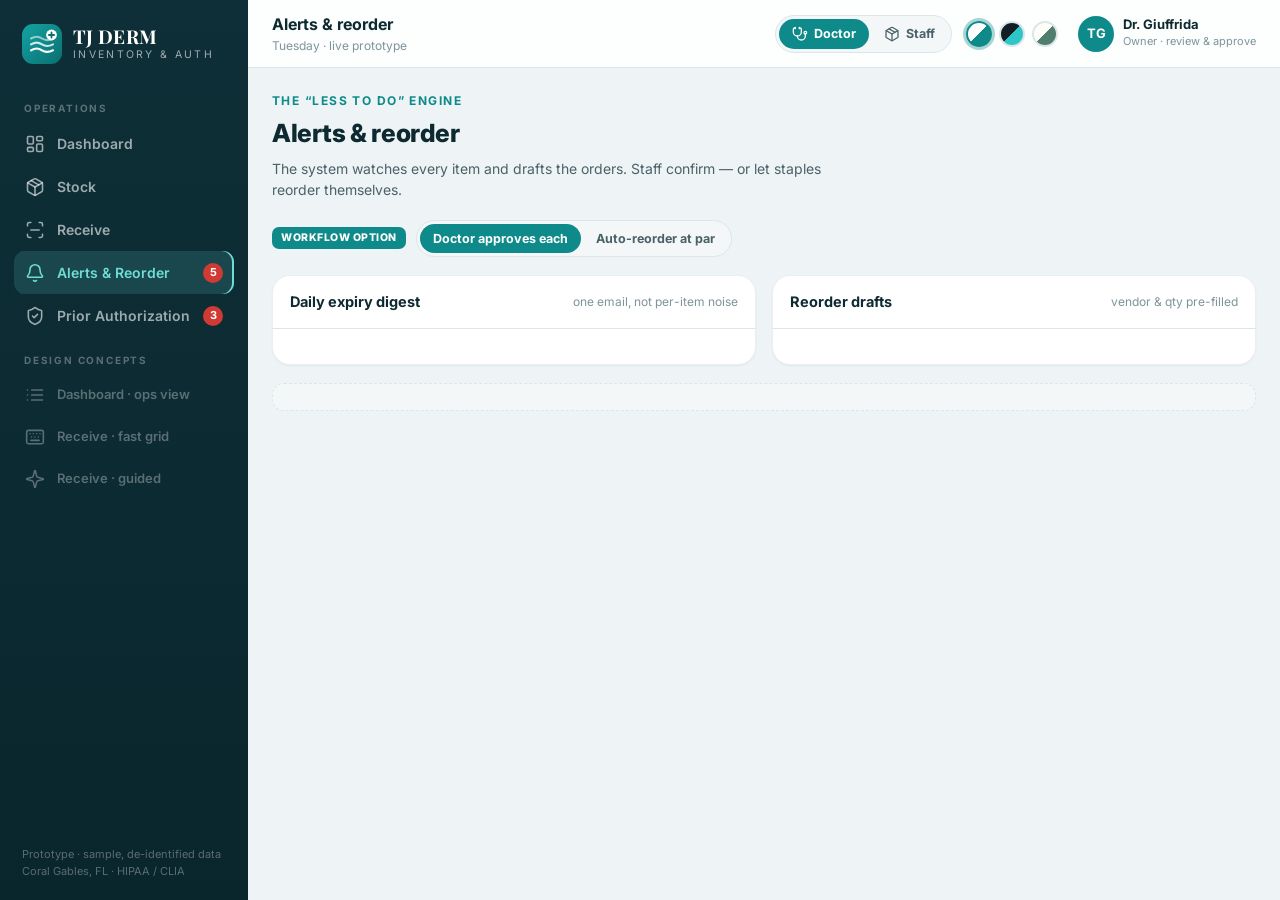
==== alerts.html @ 2a4b25d2 "feat: TJ DERM interactive prototype — 5 core screens + 3 alt concepts, 3 themes, prior-auth Static, " ====
<!DOCTYPE html>
<html lang="en">
<head>
<meta charset="UTF-8">
<meta name="viewport" content="width=device-width, initial-scale=1, viewport-fit=cover">
<title>Alerts &amp; Reorder · TJ DERM</title>
<link rel="icon" href="assets/img/logo.svg">
<link rel="preconnect" href="https://fonts.googleapis.com"><link rel="preconnect" href="https://fonts.gstatic.com" crossorigin>
<link href="https://fonts.googleapis.com/css2?family=Inter:wght@400;500;600;700;800&family=Playfair+Display:wght@600;700&display=swap" rel="stylesheet">
<link rel="stylesheet" href="assets/css/tokens.css">
<link rel="stylesheet" href="assets/css/app.css">
</head>
<body>
<div class="app" id="app">
  <aside class="sidebar" id="sidebar"></aside>
  <div class="backdrop" onclick="TJ.toggleNav()"></div>
  <div class="main">
    <header class="topbar" id="topbar"></header>
    <div class="content">
      <div class="page-head">
        <div class="eyebrow">The “less to do” engine</div>
        <h2>Alerts &amp; reorder</h2>
        <p>The system watches every item and drafts the orders. Staff confirm — or let staples reorder themselves.</p>
      </div>

      <div style="margin-bottom:18px;display:flex;gap:10px;flex-wrap:wrap;align-items:center">
        <span class="flag">Workflow option</span>
        <div class="seg">
          <button id="wApprove" class="on" onclick="setMode(false)">Doctor approves each</button>
          <button id="wAuto" onclick="setMode(true)">Auto-reorder at par</button>
        </div>
        <span class="tiny" id="hint"></span>
      </div>

      <div class="row stretch">
        <!-- DIGEST -->
        <div class="panel" style="flex:1;min-width:300px">
          <div class="p-head"><strong>Daily expiry digest</strong><span class="tiny" style="margin-left:auto">one email, not per-item noise</span></div>
          <div class="pad" style="display:flex;flex-direction:column;gap:12px" id="digest"></div>
        </div>
        <!-- DRAFTS -->
        <div class="panel" style="flex:1;min-width:300px">
          <div class="p-head"><strong id="poHead">Reorder drafts</strong><span class="tiny" style="margin-left:auto">vendor &amp; qty pre-filled</span></div>
          <div class="pad" style="display:flex;flex-direction:column;gap:12px" id="pos"></div>
        </div>
      </div>

      <div class="note" id="note"></div>
    </div>
  </div>
</div>

<script src="assets/js/app.js"></script>
<script>
TJ.mount({active:'alerts', onReady:init});
var DIGEST=[
  {sev:'bad', n:'Curettes (sterile)', d:'6 days', tag:'7-day'},
  {sev:'bad', n:'Lidocaine 1%', d:'5 days', tag:'7-day'},
  {sev:'warn',n:'Aluminum chloride 20%', d:'24 days', tag:'30-day'},
  {sev:'warn',n:'Formalin 10%', d:'21 days', tag:'30-day'}
];
var POS=[
  {id:'po-lido', t:'Lidocaine 1% × 24', cost:'$186', v:'Henry Schein · acct #4471 · lead 3 days'},
  {id:'po-ln2',  t:'Liquid Nitrogen refill', cost:'$210', v:'Airgas · acct #8820 · same-day'},
  {id:'po-form', t:'Formalin 10% × 6', cost:'$94', v:'McKesson · acct #2210 · lead 2 days'}
];
function init(){
  document.getElementById('digest').innerHTML=DIGEST.map(function(e){
    return '<div style="display:flex;align-items:center;gap:11px"><span class="dot '+e.sev+'"></span>'+
      '<strong style="font-size:14px">'+e.n+'</strong><span class="muted" style="font-size:13px">— '+e.d+'</span>'+
      '<span class="pill '+e.sev+'" style="margin-left:auto">'+e.tag+'</span></div>'; }).join('');
  setMode(!!TJ.state.autoReorder, true);
}
function renderPos(auto){
  document.getElementById('pos').innerHTML=POS.map(function(p){
    var sent=auto || TJ.state.pos[p.id]==='sent';
    return '<div class="panel pad" style="box-shadow:var(--ring-1)">'+
      '<div style="display:flex;justify-content:space-between;align-items:center"><strong>'+p.t+'</strong><span class="cost">'+p.cost+'</span></div>'+
      '<div class="tiny" style="margin:5px 0 11px">'+p.v+'</div>'+
      (sent
        ? '<button class="btn ghost full" disabled>'+TJ.icon('check','ico-sm')+(auto?'Sent automatically':'PO sent')+'</button>'
        : '<button class="btn primary full" onclick="sendPo(\''+p.id+'\')">'+TJ.icon('truck','ico-sm')+'Send PO</button>')+
    '</div>'; }).join('');
}
function sendPo(id){ TJ.state.pos[id]='sent'; TJ.save(); renderPos(false); TJ.toast('PO sent to vendor · tracked Draft → Sent'); }
function setMode(auto, silent){
  TJ.state.autoReorder=auto; TJ.save();
  document.getElementById('wApprove').classList.toggle('on',!auto);
  document.getElementById('wAuto').classList.toggle('on',auto);
  document.getElementById('hint').textContent=auto?'Staples reorder themselves at par — the doctor sees only exceptions.':'Nothing orders without a tap — full control.';
  document.getElementById('poHead').textContent=auto?'Auto-sent orders':'Reorder drafts';
  document.getElementById('note').innerHTML=TJ.icon(auto?'zap':'shield')+'<div>'+(auto
    ? '<strong>Auto-reorder.</strong> When an item hits its par level the PO sends to the preferred vendor automatically and just logs here. Best for predictable staples.'
    : '<strong>Approve-each.</strong> Every reorder waits for a one-tap confirmation. Best while the practice builds trust in the par levels.')+'</div>';
  renderPos(auto);
  if(!silent) TJ.toast(auto?'Auto-reorder on':'Approve-each on');
}
</script>
</body>
</html>
---- assets/css/tokens.css ----
/* ============================================================
   TJ DERM — Design Tokens
   Grounded in the Atlantic Yacht Charter design system
   (rounded-xl cards w/ subtle ring, dark gradient sidebar,
   Inter UI + Playfair display, p-4/p-8 rhythm, mobile-safe),
   re-skinned for a clinical dermatology / medical context:
   teal + health-green, WCAG-AA contrast, no neon.
   Three switchable visual themes: clinical · midnight · warm.
   ============================================================ */

:root{
  --r-sm:9px; --r:13px; --r-lg:18px; --r-pill:999px;
  --font-ui:'Inter',-apple-system,BlinkMacSystemFont,'Segoe UI',Roboto,Helvetica,Arial,sans-serif;
  --font-display:'Playfair Display',Georgia,'Times New Roman',serif;
  --maxw:1180px;
  --ease:cubic-bezier(.4,0,.2,1);
  /* status (shared across themes, tuned per theme below) */
  --space-1:4px; --space-2:8px; --space-3:12px; --space-4:16px; --space-6:24px; --space-8:32px;
}

/* ---------- CLINICAL (default · light teal) ---------- */
[data-theme="clinical"]{
  --bg:#eef3f5; --panel:#ffffff; --panel-2:#f3f7f8; --panel-3:#eaf1f2;
  --line:#dce6e9; --line-2:#e8eef0;
  --ink:#0d2a31; --ink-2:#4a6168; --ink-3:#7d949a;
  --brand:#0e8a8a; --brand-2:#0b6f70; --brand-ink:#ffffff;
  --accent:#0e8a8a; --accent-soft:#e2f1f1;
  --ring:rgba(14,138,138,.35);
  --ok:#138a5a; --ok-bg:#e4f4ec; --ok-ink:#0c6b46;
  --warn:#b9770b; --warn-bg:#fbf0d9; --warn-ink:#8a5905;
  --bad:#cf3b34; --bad-bg:#fbe6e4; --bad-ink:#a02a25;
  --sidebar:linear-gradient(180deg,#0e2f37 0%,#0a262d 100%);
  --sidebar-ink:rgba(255,255,255,.6); --sidebar-ink-2:rgba(255,255,255,.32);
  --sidebar-active-bg:rgba(96,210,206,.16); --sidebar-active:#6fdcd6; --sidebar-active-bar:#6fdcd6;
  --shadow:0 1px 2px rgba(13,42,49,.05); --ring-1:inset 0 0 0 1px rgba(13,42,49,.08);
  --scan:#19c39a;
}
/* ---------- MIDNIGHT (dark command center) ---------- */
[data-theme="midnight"]{
  --bg:#0a1216; --panel:#111e24; --panel-2:#0e1a1f; --panel-3:#16262d;
  --line:#21363f; --line-2:#1b2d34;
  --ink:#e9f3f4; --ink-2:#9fb6bd; --ink-3:#6e8a92;
  --brand:#2cc6c6; --brand-2:#1ea3a3; --brand-ink:#04181a;
  --accent:#e0b64b; --accent-soft:#23303a;
  --ring:rgba(44,198,198,.4);
  --ok:#34d399; --ok-bg:#0f2a22; --ok-ink:#5ee0ab;
  --warn:#e0b64b; --warn-bg:#2c2410; --warn-ink:#edcf7e;
  --bad:#ff6a5e; --bad-bg:#2e1513; --bad-ink:#ff938a;
  --sidebar:linear-gradient(180deg,#0c171c 0%,#081014 100%);
  --sidebar-ink:rgba(255,255,255,.55); --sidebar-ink-2:rgba(255,255,255,.28);
  --sidebar-active-bg:rgba(44,198,198,.15); --sidebar-active:#5fe0e0; --sidebar-active-bar:#2cc6c6;
  --shadow:0 1px 2px rgba(0,0,0,.4); --ring-1:inset 0 0 0 1px rgba(255,255,255,.07);
  --scan:#34d399;
}
/* ---------- WARM (calm sage + cream) ---------- */
[data-theme="warm"]{
  --bg:#f3efe7; --panel:#fffdf8; --panel-2:#f5f0e6; --panel-3:#ede6d8;
  --line:#e4dac8; --line-2:#ece4d6;
  --ink:#34302a; --ink-2:#6f655a; --ink-3:#9c9084;
  --brand:#4f7d6e; --brand-2:#3c6354; --brand-ink:#ffffff;
  --accent:#bf7a36; --accent-soft:#f2e6d4;
  --ring:rgba(79,125,110,.35);
  --ok:#4a7d52; --ok-bg:#e7f0e1; --ok-ink:#356139;
  --warn:#bf7a36; --warn-bg:#f6e8d3; --warn-ink:#8c5821;
  --bad:#bb4a3a; --bad-bg:#f5e2dc; --bad-ink:#94372a;
  --sidebar:linear-gradient(180deg,#33302a 0%,#2a2722 100%);
  --sidebar-ink:rgba(255,255,255,.6); --sidebar-ink-2:rgba(255,255,255,.3);
  --sidebar-active-bg:rgba(176,200,170,.16); --sidebar-active:#cfe0c0; --sidebar-active-bar:#a9c79a;
  --shadow:0 1px 2px rgba(52,48,42,.06); --ring-1:inset 0 0 0 1px rgba(52,48,42,.09);
  --scan:#6aa15f;
}
---- assets/css/app.css ----
/* ============================================================
   TJ DERM — Components  (consumes tokens.css)
   ============================================================ */
*{box-sizing:border-box}
html{-webkit-text-size-adjust:100%}
body{margin:0;font-family:var(--font-ui);background:var(--bg);color:var(--ink);
  -webkit-font-smoothing:antialiased;line-height:1.5;transition:background .25s var(--ease),color .25s var(--ease)}
a{color:inherit;text-decoration:none}
button{font-family:inherit;cursor:pointer;border:none;background:none;color:inherit}
input,select,textarea{font-family:inherit}
.muted{color:var(--ink-2)} .tiny{color:var(--ink-3);font-size:12px;line-height:1.45}
.display{font-family:var(--font-display)}
svg{display:block} .ico{width:20px;height:20px;stroke-width:1.9;flex:none}
.ico-sm{width:16px;height:16px} .ico-lg{width:26px;height:26px}
:focus-visible{outline:none;box-shadow:0 0 0 3px var(--ring);border-radius:8px}

/* ---------------- APP SHELL ---------------- */
.app{display:grid;grid-template-columns:248px 1fr;min-height:100vh}
.sidebar{background:var(--sidebar);color:var(--sidebar-ink);display:flex;flex-direction:column;
  padding:20px 14px;position:sticky;top:0;height:100vh;gap:3px}
.s-brand{display:flex;align-items:center;gap:11px;padding:4px 8px 18px}
.s-brand .logo{width:40px;height:40px;flex:none}
.s-brand .wm{display:flex;flex-direction:column;line-height:1}
.s-brand .wm b{font-family:var(--font-display);color:#fff;font-size:19px;font-weight:700;letter-spacing:.3px}
.s-brand .wm span{color:var(--sidebar-ink);font-size:10.5px;letter-spacing:.22em;text-transform:uppercase;margin-top:4px}
.s-sec{color:var(--sidebar-ink-2);font-size:10px;font-weight:700;letter-spacing:.18em;text-transform:uppercase;padding:16px 10px 6px}
.nav-i{display:flex;align-items:center;gap:12px;padding:11px 11px;border-radius:11px;color:var(--sidebar-ink);
  font-size:14px;font-weight:600;transition:.15s var(--ease);position:relative}
.nav-i:hover{background:rgba(255,255,255,.06);color:rgba(255,255,255,.9)}
.nav-i.active{background:var(--sidebar-active-bg);color:var(--sidebar-active);box-shadow:inset -2px 0 0 0 var(--sidebar-active-bar)}
.nav-i .badge{margin-left:auto;background:var(--bad);color:#fff;font-size:11px;font-weight:700;min-width:20px;height:20px;
  display:grid;place-items:center;border-radius:999px;padding:0 6px}
.nav-i.alt{font-size:13px;color:var(--sidebar-ink-2)} .nav-i.alt:hover{color:rgba(255,255,255,.8)}
.s-foot{margin-top:auto;color:var(--sidebar-ink-2);font-size:11px;line-height:1.55;padding:10px 8px 0}

.main{display:flex;flex-direction:column;min-width:0}
.topbar{position:sticky;top:0;z-index:30;background:color-mix(in srgb,var(--panel) 88%,transparent);
  backdrop-filter:saturate(1.4) blur(10px);-webkit-backdrop-filter:saturate(1.4) blur(10px);
  border-bottom:1px solid var(--line);padding:12px 24px;display:flex;align-items:center;gap:14px;flex-wrap:wrap}
.tb-burger{display:none}
.topbar h1{font-size:16px;margin:0;font-weight:700}
.topbar .crumb{font-size:12px;color:var(--ink-3);margin-top:1px}
.spacer{flex:1}
.seg{display:inline-flex;background:var(--panel-2);border:1px solid var(--line);border-radius:var(--r-pill);padding:3px;gap:2px}
.seg button{padding:7px 13px;border-radius:var(--r-pill);font-size:12.5px;font-weight:700;color:var(--ink-2);
  display:flex;align-items:center;gap:6px;transition:.15s}
.seg button.on{background:var(--brand);color:var(--brand-ink)}
.swatches{display:flex;gap:7px;align-items:center}
.sw{width:26px;height:26px;border-radius:50%;cursor:pointer;border:2px solid var(--line);transition:.15s}
.sw.on{border-color:var(--brand);box-shadow:0 0 0 3px var(--ring)}
.sw.clinical{background:linear-gradient(135deg,#fff 48%,#0e8a8a 48%)}
.sw.midnight{background:linear-gradient(135deg,#111e24 48%,#2cc6c6 48%)}
.sw.warm{background:linear-gradient(135deg,#fffdf8 48%,#4f7d6e 48%)}
.who{display:flex;align-items:center;gap:9px;padding-left:6px}
.who .av{width:36px;height:36px;border-radius:50%;background:var(--brand);color:var(--brand-ink);
  display:grid;place-items:center;font-weight:700;font-size:13px}
.who .nm{font-size:13px;font-weight:700;line-height:1.2} .who .rl{font-size:11px;color:var(--ink-3)}

.content{padding:24px;max-width:var(--maxw);width:100%}
.page-head{margin-bottom:20px}
.page-head .eyebrow{color:var(--brand);font-size:12px;font-weight:700;letter-spacing:.12em;text-transform:uppercase}
.page-head h2{margin:5px 0 0;font-size:25px;font-weight:800;letter-spacing:-.4px}
.page-head p{margin:5px 0 0;color:var(--ink-2);font-size:14px;max-width:64ch}

/* ---------------- PRIMITIVES ---------------- */
.panel{background:var(--panel);border-radius:var(--r-lg);box-shadow:var(--ring-1),var(--shadow)}
.pad{padding:18px} .pad-lg{padding:22px}
.p-head{padding:16px 18px;border-bottom:1px solid var(--line);display:flex;align-items:center;gap:10px}
.p-head strong{font-size:14.5px;font-weight:700}
.grid{display:grid;gap:16px}
.g2{grid-template-columns:repeat(2,1fr)} .g3{grid-template-columns:repeat(3,1fr)} .g4{grid-template-columns:repeat(4,1fr)}
.row{display:flex;gap:16px;flex-wrap:wrap} .stretch{align-items:stretch}
.sec-title{font-size:12px;font-weight:800;text-transform:uppercase;letter-spacing:.6px;color:var(--ink-3);margin:28px 0 12px;display:flex;align-items:center;gap:8px}

.btn{display:inline-flex;align-items:center;justify-content:center;gap:8px;padding:10px 16px;border-radius:11px;
  font-weight:700;font-size:13.5px;transition:.15s var(--ease);border:1px solid transparent;min-height:40px}
.btn.primary{background:var(--brand);color:var(--brand-ink)} .btn.primary:hover{filter:brightness(1.07)}
.btn.ghost{background:var(--panel-2);color:var(--ink-2);border-color:var(--line)} .btn.ghost:hover{color:var(--ink);border-color:var(--ink-3)}
.btn.danger{background:var(--bad-bg);color:var(--bad-ink)} .btn.danger:hover{filter:brightness(.97)}
.btn.sm{padding:7px 12px;font-size:12.5px;min-height:34px;border-radius:9px}
.btn.full{width:100%} .btn:disabled{opacity:.55;pointer-events:none}

.pill{display:inline-flex;align-items:center;gap:6px;font-size:12px;font-weight:700;padding:4px 10px;border-radius:var(--r-pill);white-space:nowrap}
.pill svg{width:13px;height:13px}
.pill.ok{background:var(--ok-bg);color:var(--ok-ink)} .pill.warn{background:var(--warn-bg);color:var(--warn-ink)} .pill.bad{background:var(--bad-bg);color:var(--bad-ink)}
.pill.neutral{background:var(--panel-3);color:var(--ink-2)}
.dot{width:9px;height:9px;border-radius:50%;flex:none}
.dot.ok{background:var(--ok)} .dot.warn{background:var(--warn)} .dot.bad{background:var(--bad)} .dot.idle{background:var(--ink-3)}

/* ---------------- STATUS TILES ---------------- */
.tile{position:relative;overflow:hidden}
.tile .bar{position:absolute;left:0;top:0;bottom:0;width:5px}
.tile.ok .bar{background:var(--ok)} .tile.warn .bar{background:var(--warn)} .tile.bad .bar{background:var(--bad)}
.tile .body{padding:18px 18px 18px 22px;display:flex;flex-direction:column;gap:2px}
.tile .ic{width:38px;height:38px;border-radius:11px;display:grid;place-items:center;margin-bottom:8px}
.tile.ok .ic{background:var(--ok-bg);color:var(--ok-ink)} .tile.warn .ic{background:var(--warn-bg);color:var(--warn-ink)} .tile.bad .ic{background:var(--bad-bg);color:var(--bad-ink)}
.tile .dn{font-size:13px;font-weight:700;color:var(--ink-2)}
.tile .big{font-size:28px;font-weight:800;letter-spacing:-.6px;margin-top:3px}
.tile .st{font-size:12.5px;font-weight:700;display:flex;align-items:center;gap:6px;margin-top:3px}
.tile.ok .st{color:var(--ok-ink)} .tile.warn .st{color:var(--warn-ink)} .tile.bad .st{color:var(--bad-ink)}

/* approval / list rows */
.lrow{display:flex;align-items:center;gap:14px;padding:15px 18px;border-bottom:1px solid var(--line);transition:.18s}
.lrow:last-child{border-bottom:none}
.lrow .ic{width:42px;height:42px;border-radius:11px;background:var(--panel-3);display:grid;place-items:center;color:var(--ink-2);flex:none}
.lrow .t{font-weight:700;font-size:14.5px} .lrow .d{font-size:12.5px;color:var(--ink-2);margin-top:2px}
.lrow .cost{font-weight:800;font-size:15px;margin-left:auto;white-space:nowrap}
.lrow.done{opacity:.5}

/* gauge */
.gauge{--p:38;position:relative;width:124px;height:124px;border-radius:50%;flex:none;
  background:conic-gradient(var(--bad) 0 calc(var(--p)*1%),var(--panel-3) 0 100%)}
.gauge::after{content:"";position:absolute;inset:13px;border-radius:50%;background:var(--panel)}
.gauge b{position:absolute;inset:0;display:grid;place-items:center;font-size:23px;font-weight:800}

/* ---------------- TABLE ---------------- */
.tbl-wrap{overflow-x:auto}
table{width:100%;border-collapse:collapse;font-size:13.5px;min-width:560px}
thead th{text-align:left;font-size:11px;text-transform:uppercase;letter-spacing:.5px;color:var(--ink-3);
  font-weight:800;padding:12px 16px;border-bottom:1px solid var(--line);white-space:nowrap;background:var(--panel-2)}
tbody td{padding:13px 16px;border-bottom:1px solid var(--line);vertical-align:middle}
tbody tr:last-child td{border-bottom:none} tbody tr:hover{background:var(--panel-2)}
.it-name{font-weight:700} .it-sub{font-size:11.5px;color:var(--ink-3);margin-top:1px}
.chips{display:flex;gap:8px;flex-wrap:wrap;margin-bottom:16px}
.chip{padding:8px 14px;border-radius:var(--r-pill);border:1px solid var(--line);background:var(--panel);
  font-size:12.5px;font-weight:700;color:var(--ink-2);cursor:pointer;transition:.15s;min-height:38px;display:inline-flex;align-items:center;gap:6px}
.chip:hover{border-color:var(--ink-3)} .chip.on{background:var(--brand);color:var(--brand-ink);border-color:var(--brand)}
.field{display:flex;flex-direction:column;gap:6px}
.field label{font-size:11px;font-weight:800;text-transform:uppercase;letter-spacing:.4px;color:var(--ink-3);display:flex;gap:8px;align-items:center}
.field .auto{color:var(--ok-ink);font-weight:700;font-size:10.5px;display:inline-flex;align-items:center;gap:3px}
.input,.field input,.field select{width:100%;padding:11px 13px;border:1px solid var(--line);border-radius:10px;
  background:var(--panel-2);color:var(--ink);font-size:16px}/* 16px = no iOS zoom */
@media(min-width:768px){.input,.field input,.field select{font-size:14px}}
.field input::placeholder{color:var(--ink-3)}
.flash{animation:flash 1.1s var(--ease)}
@keyframes flash{0%{background:var(--ok-bg)}100%{background:var(--panel-2)}}

/* ---------------- PHONE FRAME ---------------- */
.phone{width:300px;flex:none;border-radius:38px;background:#070b0d;padding:11px;box-shadow:0 24px 60px rgba(0,0,0,.32)}
.phone .scr{background:var(--panel);border-radius:28px;overflow:hidden;height:580px;display:flex;flex-direction:column}
.view{flex:1;background:#0b1316;position:relative;display:grid;place-items:center;overflow:hidden}
.view .frame{width:78%;height:148px;border:2px solid rgba(255,255,255,.9);border-radius:16px;box-shadow:0 0 0 2000px rgba(0,0,0,.4)}
.view .laser{position:absolute;left:13%;right:13%;height:2px;background:var(--scan);box-shadow:0 0 14px var(--scan);animation:scan 1.9s ease-in-out infinite}
@keyframes scan{0%,100%{top:32%}50%{top:64%}}
.view .corner{position:absolute;width:22px;height:22px;border:3px solid var(--scan)}
.view .hint{position:absolute;bottom:16px;left:0;right:0;text-align:center;color:#dbe6e8;font-size:12px}
.bcode{display:flex;gap:2px;align-items:flex-end;height:42px;justify-content:center}
.bcode i{display:block;width:3px;background:var(--ink)}

/* ---------------- KANBAN ---------------- */
.kanban{display:grid;grid-template-columns:repeat(4,1fr);gap:14px}
.kcol{background:var(--panel-2);border:1px solid var(--line);border-radius:var(--r);padding:11px;min-height:120px}
.kcol h4{margin:3px 5px 12px;font-size:11.5px;text-transform:uppercase;letter-spacing:.5px;color:var(--ink-3);display:flex;justify-content:space-between;align-items:center}
.kcol h4 .n{background:var(--panel-3);color:var(--ink-2);border-radius:999px;font-size:11px;padding:1px 8px}
.card-pa{background:var(--panel);border-radius:11px;padding:13px;margin-bottom:10px;box-shadow:var(--ring-1);cursor:pointer;transition:.16s var(--ease)}
.card-pa:hover{transform:translateY(-2px);box-shadow:var(--ring-1),0 8px 22px rgba(0,0,0,.1)}
.card-pa .pt{font-weight:800;font-size:13.5px} .card-pa .pp{font-size:12px;color:var(--ink-2);margin:3px 0 9px}
.card-pa .pf{display:flex;align-items:center;justify-content:space-between;font-size:11.5px}
.ins{font-weight:700;color:var(--ink-2)}
.steps{display:flex;gap:3px;margin-top:10px}
.steps i{flex:1;height:4px;border-radius:3px;background:var(--line)}
.steps i.done{background:var(--ok)} .steps i.cur{background:var(--warn)}

/* note + flags */
.note{display:flex;gap:11px;align-items:flex-start;background:var(--panel-2);border:1px dashed var(--line);
  border-radius:12px;padding:13px 16px;font-size:13px;color:var(--ink-2);margin-top:18px}
.note svg{color:var(--brand);margin-top:1px}
.flag{display:inline-flex;align-items:center;gap:6px;background:var(--accent);color:#fff;font-size:10.5px;font-weight:800;
  padding:3px 9px;border-radius:7px;text-transform:uppercase;letter-spacing:.5px}
[data-theme="midnight"] .flag{color:#04181a}

/* toast */
.toast{position:fixed;bottom:24px;left:50%;transform:translateX(-50%) translateY(24px);background:var(--ink);color:var(--bg);
  padding:13px 20px;border-radius:13px;font-size:13.5px;font-weight:700;opacity:0;transition:.28s var(--ease);
  pointer-events:none;z-index:99;box-shadow:0 12px 34px rgba(0,0,0,.34);display:flex;align-items:center;gap:9px;max-width:90vw}
.toast.show{opacity:1;transform:translateX(-50%) translateY(0)}
.toast svg{color:var(--ok)}

.hide{display:none!important}
.backdrop{display:none;position:fixed;inset:0;background:rgba(0,0,0,.45);z-index:40}

/* ---------------- RESPONSIVE ---------------- */
@media(max-width:860px){
  .app{grid-template-columns:1fr}
  .sidebar{position:fixed;left:0;top:0;z-index:50;width:264px;transform:translateX(-100%);transition:transform .25s var(--ease)}
  .app.nav-open .sidebar{transform:none} .app.nav-open .backdrop{display:block}
  .tb-burger{display:inline-flex;align-items:center;justify-content:center;width:40px;height:40px;border-radius:10px;border:1px solid var(--line);background:var(--panel-2)}
  .g4,.g3,.g2,.kanban{grid-template-columns:1fr}
  .content{padding:16px}
  .topbar{padding:10px 14px}
  .who .meta{display:none}
  .phone{margin:0 auto}
}
@media(max-width:480px){
  .topbar h1{font-size:15px}
  .seg.role button span.lbl{display:none}
}
@media(prefers-reduced-motion:reduce){*{animation:none!important;transition:none!important}}
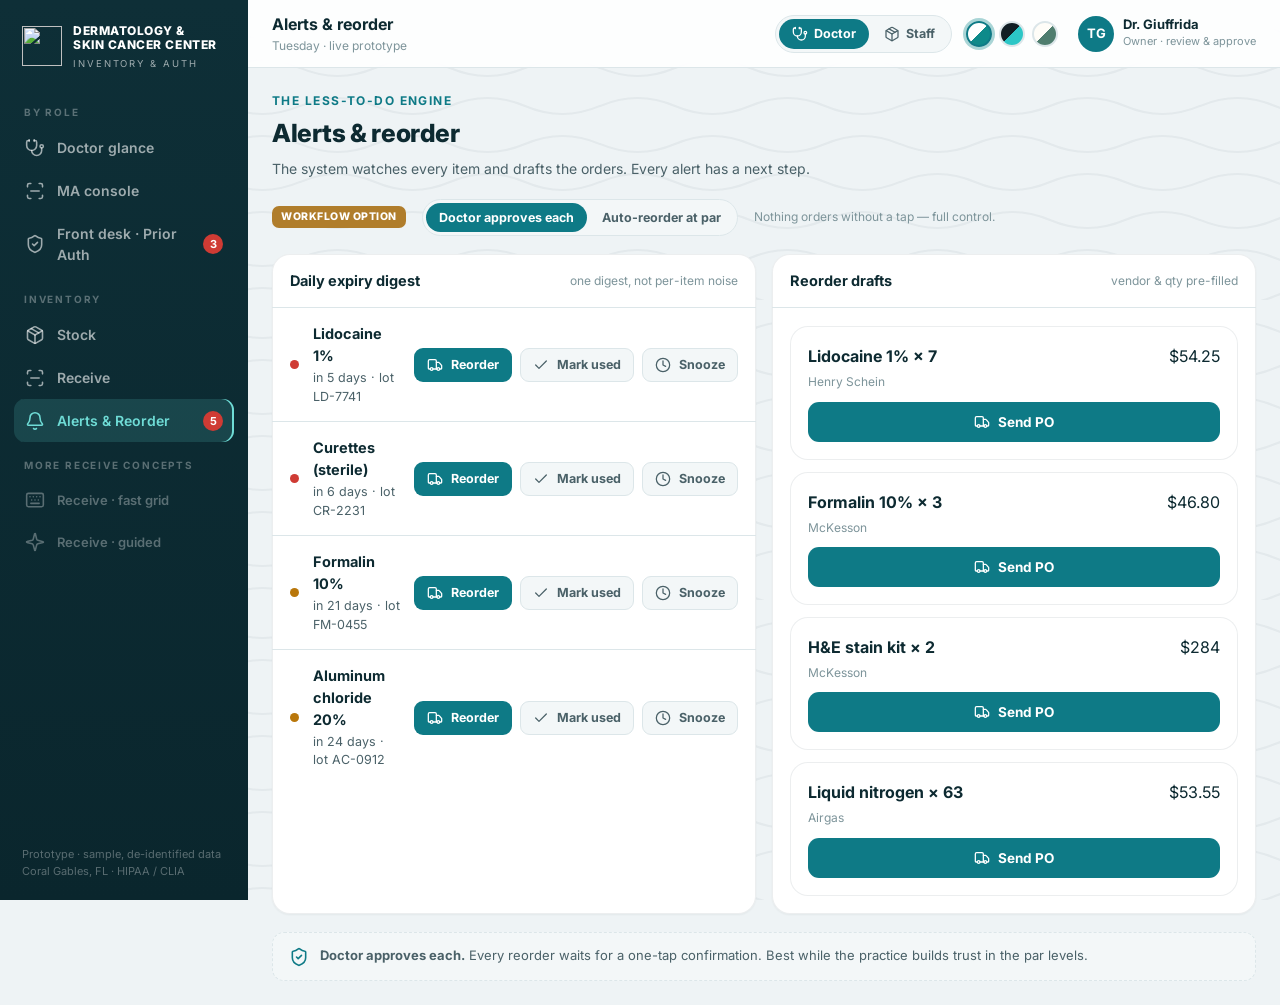
==== commit 185ed7fc: "feat: real computed engine + role-based screens + practice branding - store.js: seeded data layer w/" ====
--- a/alerts.html
+++ b/alerts.html
@@ -3,7 +3,7 @@
 <head>
 <meta charset="UTF-8">
 <meta name="viewport" content="width=device-width, initial-scale=1, viewport-fit=cover">
-<title>Alerts &amp; Reorder · TJ DERM</title>
+<title>Alerts &amp; reorder · Dermatology &amp; Skin Cancer Center</title>
 <link rel="icon" href="assets/img/logo.svg">
 <link rel="preconnect" href="https://fonts.googleapis.com"><link rel="preconnect" href="https://fonts.gstatic.com" crossorigin>
 <link href="https://fonts.googleapis.com/css2?family=Inter:wght@400;500;600;700;800&family=Playfair+Display:wght@600;700&display=swap" rel="stylesheet">
@@ -16,85 +16,114 @@
   <div class="backdrop" onclick="TJ.toggleNav()"></div>
   <div class="main">
     <header class="topbar" id="topbar"></header>
-    <div class="content">
-      <div class="page-head">
-        <div class="eyebrow">The “less to do” engine</div>
-        <h2>Alerts &amp; reorder</h2>
-        <p>The system watches every item and drafts the orders. Staff confirm — or let staples reorder themselves.</p>
-      </div>
-
-      <div style="margin-bottom:18px;display:flex;gap:10px;flex-wrap:wrap;align-items:center">
-        <span class="flag">Workflow option</span>
-        <div class="seg">
-          <button id="wApprove" class="on" onclick="setMode(false)">Doctor approves each</button>
-          <button id="wAuto" onclick="setMode(true)">Auto-reorder at par</button>
-        </div>
-        <span class="tiny" id="hint"></span>
-      </div>
-
-      <div class="row stretch">
-        <!-- DIGEST -->
-        <div class="panel" style="flex:1;min-width:300px">
-          <div class="p-head"><strong>Daily expiry digest</strong><span class="tiny" style="margin-left:auto">one email, not per-item noise</span></div>
-          <div class="pad" style="display:flex;flex-direction:column;gap:12px" id="digest"></div>
-        </div>
-        <!-- DRAFTS -->
-        <div class="panel" style="flex:1;min-width:300px">
-          <div class="p-head"><strong id="poHead">Reorder drafts</strong><span class="tiny" style="margin-left:auto">vendor &amp; qty pre-filled</span></div>
-          <div class="pad" style="display:flex;flex-direction:column;gap:12px" id="pos"></div>
-        </div>
-      </div>
-
-      <div class="note" id="note"></div>
-    </div>
+    <div class="content" id="screen"></div>
   </div>
 </div>
 
+<script src="assets/js/store.js"></script>
+<script src="assets/js/inventory.js"></script>
 <script src="assets/js/app.js"></script>
 <script>
-TJ.mount({active:'alerts', onReady:init});
-var DIGEST=[
-  {sev:'bad', n:'Curettes (sterile)', d:'6 days', tag:'7-day'},
-  {sev:'bad', n:'Lidocaine 1%', d:'5 days', tag:'7-day'},
-  {sev:'warn',n:'Aluminum chloride 20%', d:'24 days', tag:'30-day'},
-  {sev:'warn',n:'Formalin 10%', d:'21 days', tag:'30-day'}
-];
-var POS=[
-  {id:'po-lido', t:'Lidocaine 1% × 24', cost:'$186', v:'Henry Schein · acct #4471 · lead 3 days'},
-  {id:'po-ln2',  t:'Liquid Nitrogen refill', cost:'$210', v:'Airgas · acct #8820 · same-day'},
-  {id:'po-form', t:'Formalin 10% × 6', cost:'$94', v:'McKesson · acct #2210 · lead 2 days'}
-];
-function init(){
-  document.getElementById('digest').innerHTML=DIGEST.map(function(e){
-    return '<div style="display:flex;align-items:center;gap:11px"><span class="dot '+e.sev+'"></span>'+
-      '<strong style="font-size:14px">'+e.n+'</strong><span class="muted" style="font-size:13px">— '+e.d+'</span>'+
-      '<span class="pill '+e.sev+'" style="margin-left:auto">'+e.tag+'</span></div>'; }).join('');
-  setMode(!!TJ.state.autoReorder, true);
+function esc(s){ return String(s==null?'':s).replace(/[&<>"]/g,function(c){return {'&':'&amp;','<':'&lt;','>':'&gt;','"':'&quot;'}[c];}); }
+
+function setMode(auto){
+  TJ.state.autoReorder=!!auto; TJ.save();
+  TJ.toast(auto?'Auto-reorder at par on':'Doctor approves each on');
+  render();
 }
-function renderPos(auto){
-  document.getElementById('pos').innerHTML=POS.map(function(p){
-    var sent=auto || TJ.state.pos[p.id]==='sent';
-    return '<div class="panel pad" style="box-shadow:var(--ring-1)">'+
-      '<div style="display:flex;justify-content:space-between;align-items:center"><strong>'+p.t+'</strong><span class="cost">'+p.cost+'</span></div>'+
-      '<div class="tiny" style="margin:5px 0 11px">'+p.v+'</div>'+
-      (sent
-        ? '<button class="btn ghost full" disabled>'+TJ.icon('check','ico-sm')+(auto?'Sent automatically':'PO sent')+'</button>'
-        : '<button class="btn primary full" onclick="sendPo(\''+p.id+'\')">'+TJ.icon('truck','ico-sm')+'Send PO</button>')+
-    '</div>'; }).join('');
+
+function poDraft(id, qty){
+  STORE.sendPO({itemId:id, qty:qty});
+  TJ.toast('PO sent — tracked Draft → Sent');
 }
-function sendPo(id){ TJ.state.pos[id]='sent'; TJ.save(); renderPos(false); TJ.toast('PO sent to vendor · tracked Draft → Sent'); }
-function setMode(auto, silent){
-  TJ.state.autoReorder=auto; TJ.save();
-  document.getElementById('wApprove').classList.toggle('on',!auto);
-  document.getElementById('wAuto').classList.toggle('on',auto);
-  document.getElementById('hint').textContent=auto?'Staples reorder themselves at par — the doctor sees only exceptions.':'Nothing orders without a tap — full control.';
-  document.getElementById('poHead').textContent=auto?'Auto-sent orders':'Reorder drafts';
-  document.getElementById('note').innerHTML=TJ.icon(auto?'zap':'shield')+'<div>'+(auto
-    ? '<strong>Auto-reorder.</strong> When an item hits its par level the PO sends to the preferred vendor automatically and just logs here. Best for predictable staples.'
-    : '<strong>Approve-each.</strong> Every reorder waits for a one-tap confirmation. Best while the practice builds trust in the par levels.')+'</div>';
-  renderPos(auto);
-  if(!silent) TJ.toast(auto?'Auto-reorder on':'Approve-each on');
+function useOne(id){ STORE.useStock({itemId:id, qty:1}); }
+function snooze(){ TJ.toast('Snoozed 7 days'); }
+
+function render(){
+  var auto=!!TJ.state.autoReorder;
+
+  /* ---- Daily expiry digest ---- */
+  var exp=INV.expiringList(30);
+  var digest;
+  if(!exp.length){
+    digest='<div class="lrow"><div class="t">Nothing expiring in 30 days.</div></div>';
+  } else {
+    digest=exp.map(function(e){
+      var b=e.bucket; // 'bad' (<=7) or 'warn' (<=30)
+      return '<div class="lrow">'+
+        '<span class="dot '+b+'"></span>'+
+        '<div style="flex:1;min-width:0">'+
+          '<div class="t">'+esc(e.it.name)+'</div>'+
+          '<div class="d">in '+e.days+' days · lot '+esc(e.lot.lot)+'</div>'+
+        '</div>'+
+        '<div class="row" style="gap:8px;flex-wrap:nowrap;margin-left:auto">'+
+          '<button class="btn primary sm" onclick="poDraft(\''+e.it.id+'\','+INV.suggestedQty(e.it)+')">'+TJ.icon('truck','ico-sm')+'Reorder</button>'+
+          '<button class="btn ghost sm" onclick="useOne(\''+e.it.id+'\')">'+TJ.icon('check','ico-sm')+'Mark used</button>'+
+          '<button class="btn ghost sm" onclick="snooze()">'+TJ.icon('clock','ico-sm')+'Snooze</button>'+
+        '</div>'+
+      '</div>';
+    }).join('');
+  }
+
+  /* ---- Reorder drafts ---- */
+  var ro=INV.reorderList();
+  var pos;
+  if(!ro.length){
+    pos='<div class="lrow"><div class="t">All items above par.</div></div>';
+  } else {
+    pos=ro.map(function(r){
+      return '<div class="panel pad" style="box-shadow:var(--ring-1)">'+
+        '<div class="row" style="justify-content:space-between;align-items:center;flex-wrap:nowrap">'+
+          '<strong>'+esc(r.it.name)+' &times; '+r.qty+'</strong>'+
+          '<span class="cost">'+TJ.money(r.cost)+'</span>'+
+        '</div>'+
+        '<div class="tiny" style="margin:5px 0 11px">'+esc(r.vendor||'—')+'</div>'+
+        (auto
+          ? '<button class="btn ghost full" disabled><span class="pill ok">'+TJ.icon('check','ico-sm')+'Auto-sent</span></button>'
+          : '<button class="btn primary full" onclick="poDraft(\''+r.it.id+'\','+r.qty+')">'+TJ.icon('truck','ico-sm')+'Send PO</button>')+
+      '</div>';
+    }).join('');
+  }
+
+  /* ---- Note ---- */
+  var note=auto
+    ? TJ.icon('zap')+'<div><strong>Auto-reorder at par.</strong> When an item hits its par level the PO sends to the preferred vendor automatically and just logs here. Best for predictable staples.</div>'
+    : TJ.icon('shield')+'<div><strong>Doctor approves each.</strong> Every reorder waits for a one-tap confirmation. Best while the practice builds trust in the par levels.</div>';
+
+  document.getElementById('screen').innerHTML=
+    '<div class="page-head">'+
+      '<div class="eyebrow">The less-to-do engine</div>'+
+      '<h2>Alerts &amp; reorder</h2>'+
+      '<p>The system watches every item and drafts the orders. Every alert has a next step.</p>'+
+    '</div>'+
+
+    '<div class="row" style="align-items:center;margin-bottom:18px">'+
+      '<span class="flag">Workflow option</span>'+
+      '<div class="seg">'+
+        '<button class="'+(!auto?'on':'')+'" onclick="setMode(false)">Doctor approves each</button>'+
+        '<button class="'+(auto?'on':'')+'" onclick="setMode(true)">Auto-reorder at par</button>'+
+      '</div>'+
+      '<span class="tiny">'+(auto
+        ? 'Staples reorder themselves at par — the doctor sees only exceptions.'
+        : 'Nothing orders without a tap — full control.')+'</span>'+
+    '</div>'+
+
+    '<div class="row stretch">'+
+      '<div class="panel" style="flex:1;min-width:300px">'+
+        '<div class="p-head"><strong>Daily expiry digest</strong><span class="tiny" style="margin-left:auto">one digest, not per-item noise</span></div>'+
+        '<div>'+digest+'</div>'+
+      '</div>'+
+      '<div class="panel" style="flex:1;min-width:300px">'+
+        '<div class="p-head"><strong>'+(auto?'Auto-sent orders':'Reorder drafts')+'</strong><span class="tiny" style="margin-left:auto">vendor &amp; qty pre-filled</span></div>'+
+        '<div class="pad" style="display:flex;flex-direction:column;gap:12px">'+pos+'</div>'+
+      '</div>'+
+    '</div>'+
+
+    '<div class="note">'+note+'</div>';
 }
+
+TJ.mount({active:'alerts', onReady:render});
+STORE.on(render);
 </script>
 </body>
 </html>
--- a/assets/css/tokens.css
+++ b/assets/css/tokens.css
@@ -23,8 +23,8 @@
   --bg:#eef3f5; --panel:#ffffff; --panel-2:#f3f7f8; --panel-3:#eaf1f2;
   --line:#dce6e9; --line-2:#e8eef0;
   --ink:#0d2a31; --ink-2:#4a6168; --ink-3:#7d949a;
-  --brand:#0e8a8a; --brand-2:#0b6f70; --brand-ink:#ffffff;
-  --accent:#0e8a8a; --accent-soft:#e2f1f1;
+  --brand:#0e7a86; --brand-2:#0a5f6a; --brand-ink:#ffffff;
+  --accent:#b07d2b; --accent-soft:#f3ead7;
   --ring:rgba(14,138,138,.35);
   --ok:#138a5a; --ok-bg:#e4f4ec; --ok-ink:#0c6b46;
   --warn:#b9770b; --warn-bg:#fbf0d9; --warn-ink:#8a5905;
--- a/assets/css/app.css
+++ b/assets/css/app.css
@@ -196,3 +196,31 @@
   .seg.role button span.lbl{display:none}
 }
 @media(prefers-reduced-motion:reduce){*{animation:none!important;transition:none!important}}
+
+/* ---------------- BRAND WORDMARK (matches practice logo: bold uppercase) ---------------- */
+.s-brand .wm b{font-family:var(--font-ui);font-size:12px;font-weight:800;letter-spacing:.045em;line-height:1.2;text-transform:uppercase}
+.s-brand .wm span{font-size:9.5px;letter-spacing:.2em;margin-top:6px}
+
+/* ---------------- DERMAL-RIDGE BACKGROUND (derm analog of AYC level-curves) ---------------- */
+body{position:relative}
+body::before{content:"";position:fixed;inset:0;z-index:0;pointer-events:none;background-color:var(--ink);opacity:.045;
+  -webkit-mask:url('../img/pattern.svg') 0 0 / 300px repeat; mask:url('../img/pattern.svg') 0 0 / 300px repeat}
+.app,.hub{position:relative;z-index:1}
+
+/* ---------------- MODAL / FORMS (for add / receive / use / adjust) ---------------- */
+.modal-wrap{position:fixed;inset:0;z-index:80;display:flex;align-items:center;justify-content:center;padding:18px}
+.modal-bd{position:absolute;inset:0;background:rgba(0,0,0,.45)}
+.modal{position:relative;background:var(--panel);border-radius:var(--r-lg);box-shadow:var(--ring-1),0 24px 60px rgba(0,0,0,.45);
+  width:100%;max-width:440px;max-height:90vh;display:flex;flex-direction:column;animation:pop .18s var(--ease)}
+@keyframes pop{from{opacity:0;transform:translateY(10px)}to{opacity:1;transform:none}}
+.modal-h{padding:18px 18px 13px;border-bottom:1px solid var(--line);position:relative}
+.modal-h strong{font-size:16px;font-weight:800}
+.modal-x{position:absolute;top:14px;right:14px;width:32px;height:32px;border-radius:9px;display:grid;place-items:center;color:var(--ink-3);border:1px solid var(--line);background:var(--panel-2)}
+.modal-b{padding:18px;overflow:auto}
+.modal-f{padding:14px 18px;border-top:1px solid var(--line);display:flex;justify-content:flex-end;gap:10px;background:var(--panel-2);border-radius:0 0 var(--r-lg) var(--r-lg)}
+.kpi{display:flex;flex-direction:column;gap:3px;padding:15px 16px}
+.kpi .v{font-size:24px;font-weight:800;letter-spacing:-.5px} .kpi .l{font-size:12px;color:var(--ink-2);font-weight:600}
+.formulas{display:grid;grid-template-columns:1fr 1fr;gap:2px 22px}
+.formulas .fr{display:flex;justify-content:space-between;gap:12px;padding:7px 0;border-bottom:1px solid var(--line);font-size:12.5px}
+.formulas .fr b{font-weight:700;white-space:nowrap} .formulas .fr span{color:var(--ink-2);text-align:right}
+@media(max-width:760px){.formulas{grid-template-columns:1fr}}
